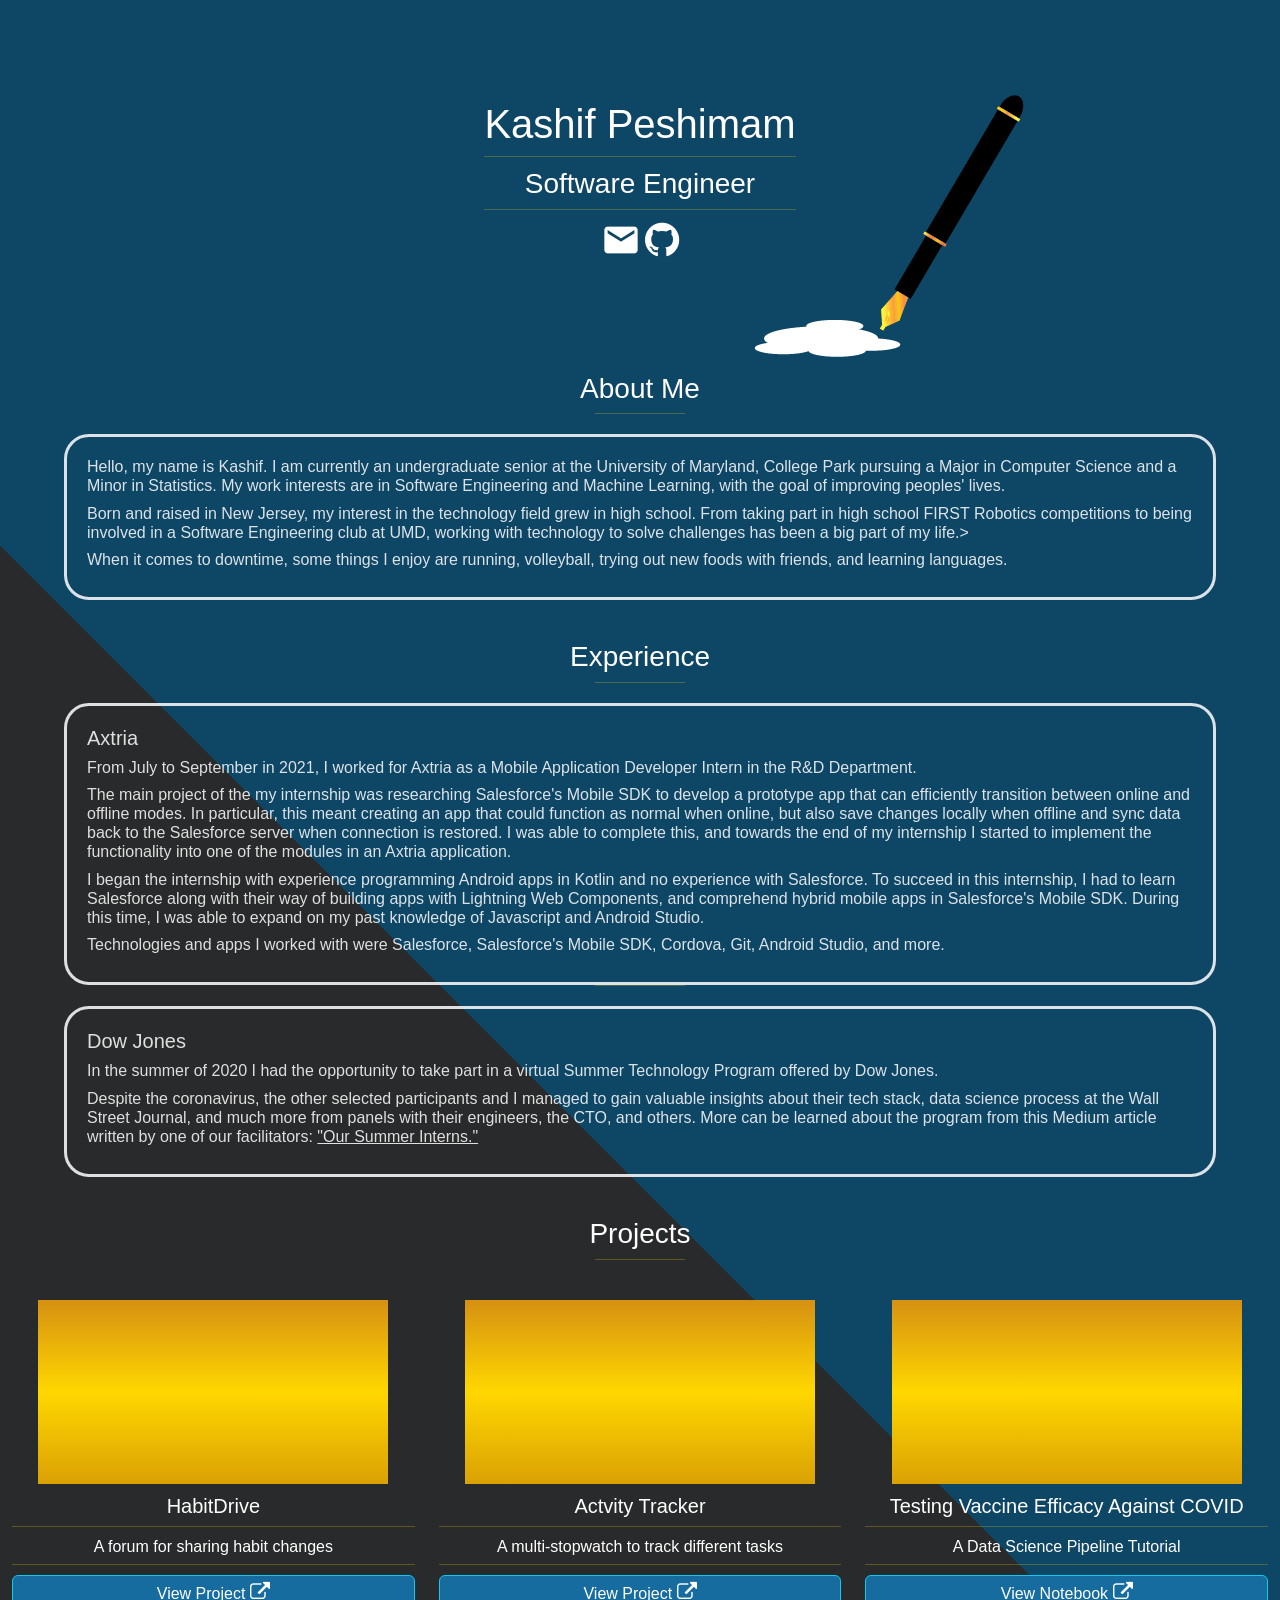
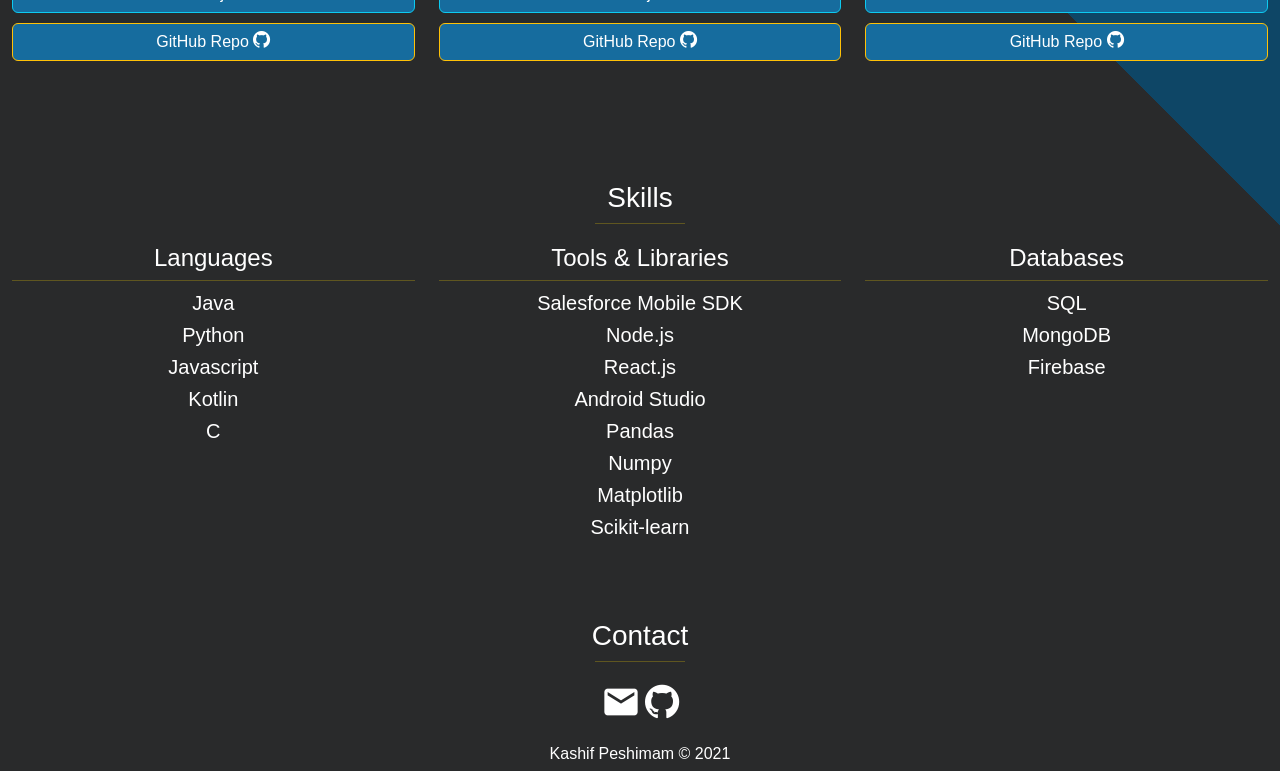
==== index.html @ 74e894f7 "Add Experience section" ====
<!doctype html>
<html lang="en">
  <head>
    <meta charset="utf-8">
    <meta name="viewport" content="width=device-width, initial-scale=1">
    <link href="https://cdn.jsdelivr.net/npm/bootstrap@5.0.1/dist/css/bootstrap.min.css" rel="stylesheet" integrity="sha384-+0n0xVW2eSR5OomGNYDnhzAbDsOXxcvSN1TPprVMTNDbiYZCxYbOOl7+AMvyTG2x" crossorigin="anonymous">
    <link href="https://fonts.googleapis.com/icon?family=Material+Icons" rel="stylesheet">
    <link rel="stylesheet" href="https://cdnjs.cloudflare.com/ajax/libs/font-awesome/4.7.0/css/font-awesome.min.css">
    <link rel="stylesheet" href="css/styles.css">
    <title>Kashif Peshimam</title>
  </head>
  <body>


    <!-- Add header with jump options -->


      <section id="welcome">
          <div class="title">
            <h1>Kashif Peshimam</h1>
            <hr>
            <h3>Software Engineer</h3>
            <hr>
            <div class="social-group">
                <a class="social" href="mailto:kashif.peshimam9@gmail.com"><i class="material-icons" style="font-size:40px">email</i></a>
                <a class="social icon-adjustment" target="_blank" href="https://github.com/kashifp"><i class="fa fa-github" style="font-size:40px"></i></a>
            </div>
            <img class="pen" src="images/portfolioink2.png" alt="pen-img">
            <!-- <img class="welcome-photo" src="images/sunrise-nj.JPG" alt="sunrise-img"> -->
            </div>
          
      </section>

      

      <section id="about" class="descr">
          <div class="about-title">
              <h3>About Me</h3>
              <hr class="title-line">
          </div>
        <div class="about-me">
              <h6>Hello, my name is Kashif. I am currently an undergraduate senior at the University of Maryland, College Park pursuing a Major in Computer Science and a Minor in Statistics. My work interests are in Software Engineering and Machine Learning, with the goal of improving peoples' lives.</h6>
              <h6>Born and raised in New Jersey, my interest in the technology field grew in high school. From taking part in high school FIRST Robotics competitions to being involved in a Software Engineering club at UMD, working with technology to solve challenges has been a big part of my life.></h6>
              <h6>When it comes to downtime, some things I enjoy are running, volleyball, trying out new foods with friends, and learning languages.</h6>
        </div>
          
      </section>

      <section id="experience" class="descr">
        <div>
          <h3>Experience</h3>
          <hr class="title-line">
          <div class="about-me">
            <h5>Axtria</h5>
            <h6>From July to September in 2021, I worked for Axtria as a Mobile Application Developer Intern in the R&D Department.</h6>
            <h6>The main project of the my internship was researching Salesforce's Mobile SDK to develop a prototype app that can efficiently transition between online and offline modes. In particular, this meant creating an app that could function as normal when online, but also save changes locally when offline and sync data back to the Salesforce server when connection is restored. I was able to complete this, and towards the end of my internship I started to implement the functionality into one of the modules in an Axtria application.</h6>
            <h6>I began the internship with experience programming Android apps in Kotlin and no experience with Salesforce. To succeed in this internship, I had to learn Salesforce along with their way of building apps with Lightning Web Components, and comprehend hybrid mobile apps in Salesforce's Mobile SDK. During this time, I was able to expand on my past knowledge of Javascript and Android Studio.</h6>
            <h6>Technologies and apps I worked with were Salesforce, Salesforce's Mobile SDK, Cordova, Git, Android Studio, and more.</h6>
          </div>
          <hr class="title-line">
          <div class="about-me">
            <h5>Dow Jones</h5>
            <h6>In the summer of 2020 I had the opportunity to take part in a virtual Summer Technology Program offered by Dow Jones.</h6>
            <h6>Despite the coronavirus, the other selected participants and I managed to gain valuable insights about their tech stack, data science process at the Wall Street Journal, and much more from panels with their engineers, the CTO, and others. More can be learned about the program from this Medium article written by one of our facilitators: <a target="_blank" class="dow-link" href="https://medium.com/dowjones/our-summer-interns-91b11d74e2aa">"Our Summer Interns."</a></h6>
          </div>
      
        </div>
      </section>

      <section id="projects" class="descr">
          <div class="container-fluid">
            <div class="row">
                <div class="proj-title">
                    <h3>Projects</h3>
                    <hr class="title-line">
                </div>
                <div class="img-responsive project col-lg-4 col-md-6">
                    
                    <video autoplay loop muted src="images/HabitDrive_Demo.mp4"></video>
                
                    <h5>HabitDrive</h5>
                    <hr>
                    <h6>A forum for sharing habit changes</h6>
                    <hr>
                    
                    <a target="_blank" href="https://habitdrive.herokuapp.com/"><button class="btn btn-info proj-link">View Project   <i class="fa fa-external-link" style="font-size:20px"></i></button></a>
                    <a target="_blank" href="https://github.com/kashifp/HabitDrive"><button class="btn btn-warning repo-link">GitHub Repo  <i class="fa fa-github" style="font-size:20px"></i></button></a>
                </div>
                <div class="img-responsive project col-lg-4 col-md-6">
                    <video autoplay loop muted src="images/Activity_Tracker_Demo.mp4"></video>
                    <h5>Actvity Tracker</h5>
                    <hr>
                    <h6>A multi-stopwatch to track different tasks</h6>
                    <hr>
                    <a target="_blank" href="https://kashifp.github.io/activity-tracker/"><button class="btn btn-info proj-link">View Project   <i class="fa fa-external-link" style="font-size:20px"></i></button></a>
                    <a target="_blank" href="https://github.com/kashifp/activity-tracker"><button class="btn btn-warning repo-link">GitHub Repo  <i class="fa fa-github" style="font-size:20px"></i></button></a>
                </div>
                <div class="img-responsive project col-lg-4 col-md-6">
                    <video autoplay loop muted src="images/Covid_Vaccine_Efficacy_Demo.mp4"></video>
                    <h5>Testing Vaccine Efficacy Against COVID</h5>
                    <hr>
                    <h6>A Data Science Pipeline Tutorial</h6>
                    <hr>
                    <!-- Fix link -->
                    <a target="_blank" href="notebooks/DSPipelineTutorial.html"><button class="btn btn-info proj-link">View Notebook   <i class="fa fa-external-link" style="font-size:20px"></i></button></a>
                    <a target="_blank" href="https://github.com/kashifp/kashifp.github.io"><button class="btn btn-warning repo-link">GitHub Repo  <i class="fa fa-github" style="font-size:20px"></i></button></a>
                </div>
            </div>
          </div>
      </section>

      

      <section id="skills" class="descr">
        <div>
            <div class="skill-title">
                <h3>Skills</h3>
                <hr class="title-line">
            </div>
            <div class="container-fluid skillset">
                <div class="row">
                    <div class="col-lg-4 col-md-6 col-sm-12">
                        <h4>Languages</h4>
                        <hr>
                        <h5>Java</h5>
                        <h5>Python</h5>
                        <h5>Javascript</h5>
                        <h5>Kotlin</h5>
                        <h5>C</h5>
                        <h5>&nbsp</h5>
                    </div>
                    <div class="col-lg-4 col-md-6 col-sm-12">
                        <h4>Tools & Libraries</h4>
                        <hr>
                        <h5>Salesforce Mobile SDK</h5>
                        <h5>Node.js</h5>
                        <h5>React.js</h5>
                        <h5>Android Studio</h5>
                        <h5>Pandas</h5>
                        <h5>Numpy</h5>
                        <h5>Matplotlib</h5>
                        <h5>Scikit-learn</h5>
                        <h5>&nbsp</h5>
                    </div>
                    <div class="col-lg-4 col-md-6 col-sm-12">
                        <h4>Databases</h4>
                        <hr>
                        <h5>SQL</h5>
                        <h5>MongoDB</h5>
                        <h5>Firebase</h5>
                        <h5>&nbsp</h5>
                    </div>
                </div>
            </div>
            
            
            

        </div>

      </section>
      
      <section id="contact" class="descr">
          <h3>Contact</h3>
          <hr class="title-line">
          <div class="social-group">
            <a class="social" href="mailto:kashif.peshimam9@gmail.com"><i class="material-icons" style="font-size:40px">email</i></a>
            <a class="social icon-adjustment" target="_blank" href="https://github.com/kashifp"><i class="fa fa-github" style="font-size:40px"></i></a>
          </div>
          <h6>Kashif Peshimam © 2021</h6>
      </section>

    
    <script src="https://cdn.jsdelivr.net/npm/bootstrap@5.0.1/dist/js/bootstrap.bundle.min.js" integrity="sha384-gtEjrD/SeCtmISkJkNUaaKMoLD0//ElJ19smozuHV6z3Iehds+3Ulb9Bn9Plx0x4" crossorigin="anonymous"></script>
  </body>
</html>
---- css/styles.css ----
/* html styles */

body {
    color: white;
    background-color: rgb(7, 57, 73);
    /* background-image: -webkit-linear-gradient(65deg, rgb(24, 158, 236) 50%, rgb(7, 57, 73) 50%); */
    /* background-image: -webkit-linear-gradient(55deg, rgb(41, 42, 43) 50%,rgb(6, 67, 102) 50%); */

    /* background-image: -webkit-linear-gradient(55deg, rgb(41, 42, 43) 50%,rgb(14, 50, 71) 50%); */
    background-image: -webkit-linear-gradient(45deg, rgb(41, 42, 43) 50%,rgb(14, 70, 102) 50%);
    /* rgb(22, 108, 158) */
    text-align: center;
    font-family:Arial, Helvetica, sans-serif;
}

video {
    width: 350px;
    background-image: linear-gradient(rgb(214, 145, 18),gold,rgb(218, 161, 4));
    /* old padding of 5px */
    padding: 9px;
    margin-bottom: 3px;
}

a {
    color: white;
    
}

h5 .project {
    margin-bottom: 0px;
}

h3 .descr {
    text-align: left;
}

h4 .skillset {
    padding-top: 100px;
}

hr {
    background-color: gold;
    border-color: rgb(255, 217, 0);
    margin-top: 0px;
    margin-bottom: 10px;
}

/* id styles */

#welcome {
    /* background-image: linear-gradient(black,rgb(10, 43, 92), rgb(10, 80, 63),rgb(19, 34, 54)); */
    /* background-image: -webkit-linear-gradient(55deg,rgb(6, 67, 102) 40%,rgb(41, 42, 43) 40%); */
    padding-bottom: 50px;
}

#about {
    /* background-image: linear-gradient(rgb(7, 57, 73),rgb(7, 57, 73), rgb(24, 158, 236)); */
    font-family:sans-serif;
}  

#projects {
    /* background-image: linear-gradient(rgb(24, 158, 236)); */
    /* width: auto; */
    padding-bottom: 70px;
}

#skills {
    font-family: Verdana, Geneva, Tahoma, sans-serif;
    /* background-image: -webkit-linear-gradient(71deg, rgb(4, 71, 80) 50%,rgb(17, 59, 83) 50%); */
}


/* class styles */

.title {
    padding-top: 100px;
    width: fit-content;
    margin: auto;
}

.pen {
    position: absolute;
    z-index: -1;
    right: 20%;
    top: 95px;

}

.welcome-photo {
    /* border-radius: 20%; */
    width: 100%;
    position: absolute;
    top: 0px;
    left: 50%;
    transform: translateX(-50%);
    z-index: -1;
    /* text-align: center; */
}

.about-me {
    position: relative;
    left: 50%;
    transform: translateX(-50%);
    width: 90%;
    text-align: left;
    padding-bottom: 20px;

    /* backing */
    /* background-color: rgb(14, 50, 71); */
    /* background-image: cross-fade(red, black); */
    /* background-color: rgb(2, 35, 54); */
    padding: 20px;
    opacity: 85%;
    border-radius: 25px;
    border-color: white;
    border: solid;
    border-width: 3px;
}

.project {
    margin-top: 20px;
}

.btn {
    width: 100%;
    margin-bottom: 10px;
    color: white;
}

.proj-title {
    /* right: 10%; */
    /* transform: translateX(-50%); */
    /* width: 90%; */
    /* text-align: left; */

}

.proj-link {
    background-color:rgb(22, 108, 158);
    color: white;
}
.proj-link:hover {
    background-color:rgb(5, 50, 77);
    color: white;
}

.repo-link {
    background-color: rgb(22, 108, 158);
}
.repo-link:hover {
    background-color: rgb(102, 190, 224);
}

.social:hover {
    color: rgb(255, 217, 0);
}

.dow-link:hover {
    color: greenyellow;
}

.descr {
    /*  */
    padding-top: 40px;
    /* padding-bottom: 300px; */
}

.about-title {
    text-align: center;
    /* margin-top: 10px; */
}

/* .skill-title {
    text-align: left;
} */

.title-line {
    /* width: 100px;
    text-align: center;
     */
    position: relative;
    left: 50%;
    transform: translateX(-50%);
    width: 90px;
    margin-bottom: 20px;
}

.icon-adjustment {
    position: relative;
    /* left: 3px; */
    bottom: 6px;
}

.social-group {
    text-align: center;
    margin-bottom: 15px;
}
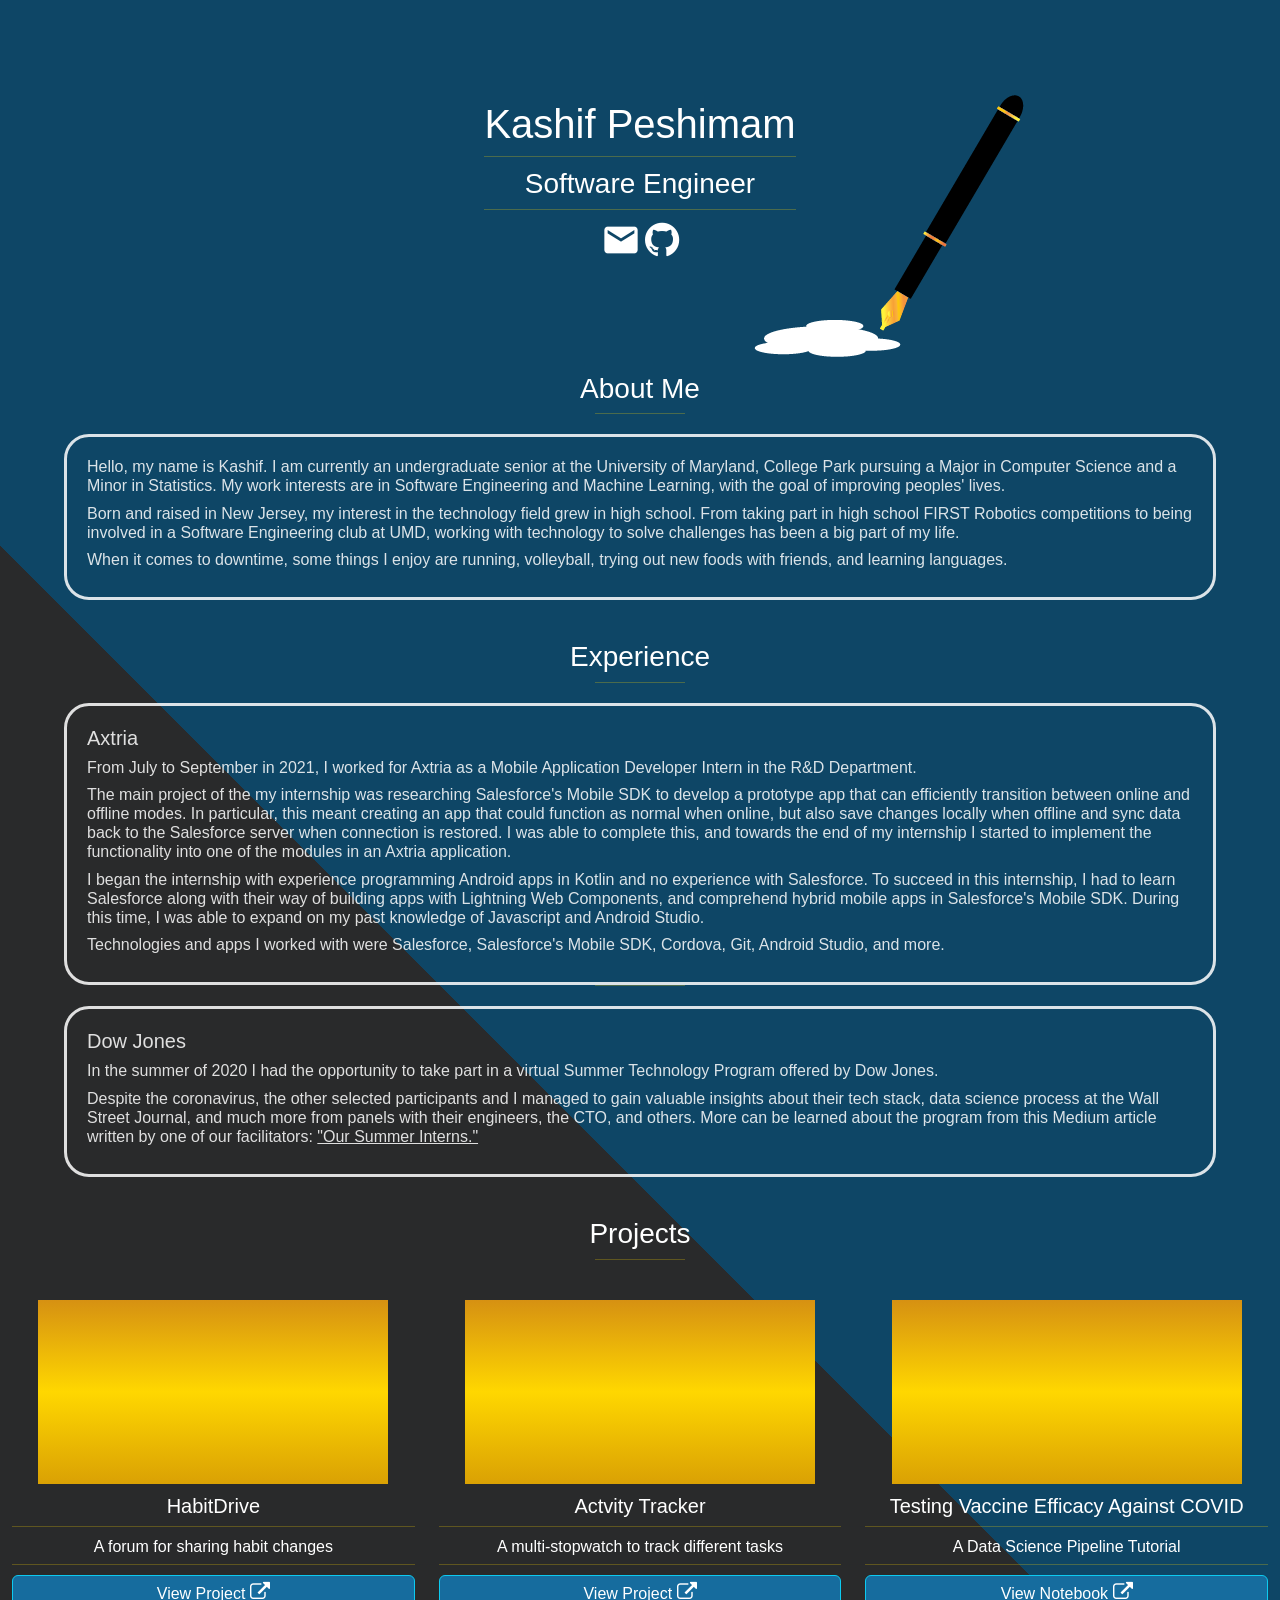
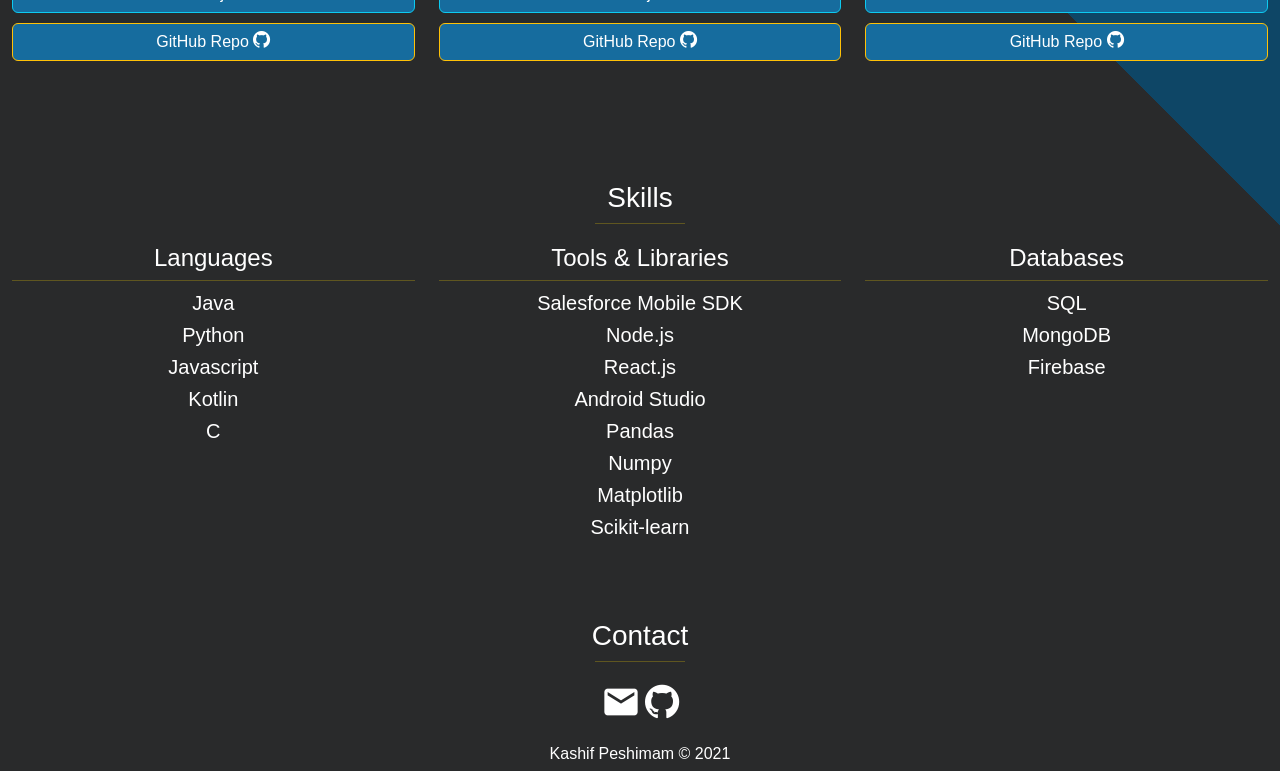
==== commit 7f5c2584: "Delete excess angle bracket" ====
--- a/index.html
+++ b/index.html
@@ -40,7 +40,7 @@
           </div>
         <div class="about-me">
               <h6>Hello, my name is Kashif. I am currently an undergraduate senior at the University of Maryland, College Park pursuing a Major in Computer Science and a Minor in Statistics. My work interests are in Software Engineering and Machine Learning, with the goal of improving peoples' lives.</h6>
-              <h6>Born and raised in New Jersey, my interest in the technology field grew in high school. From taking part in high school FIRST Robotics competitions to being involved in a Software Engineering club at UMD, working with technology to solve challenges has been a big part of my life.></h6>
+              <h6>Born and raised in New Jersey, my interest in the technology field grew in high school. From taking part in high school FIRST Robotics competitions to being involved in a Software Engineering club at UMD, working with technology to solve challenges has been a big part of my life.</h6>
               <h6>When it comes to downtime, some things I enjoy are running, volleyball, trying out new foods with friends, and learning languages.</h6>
         </div>
           
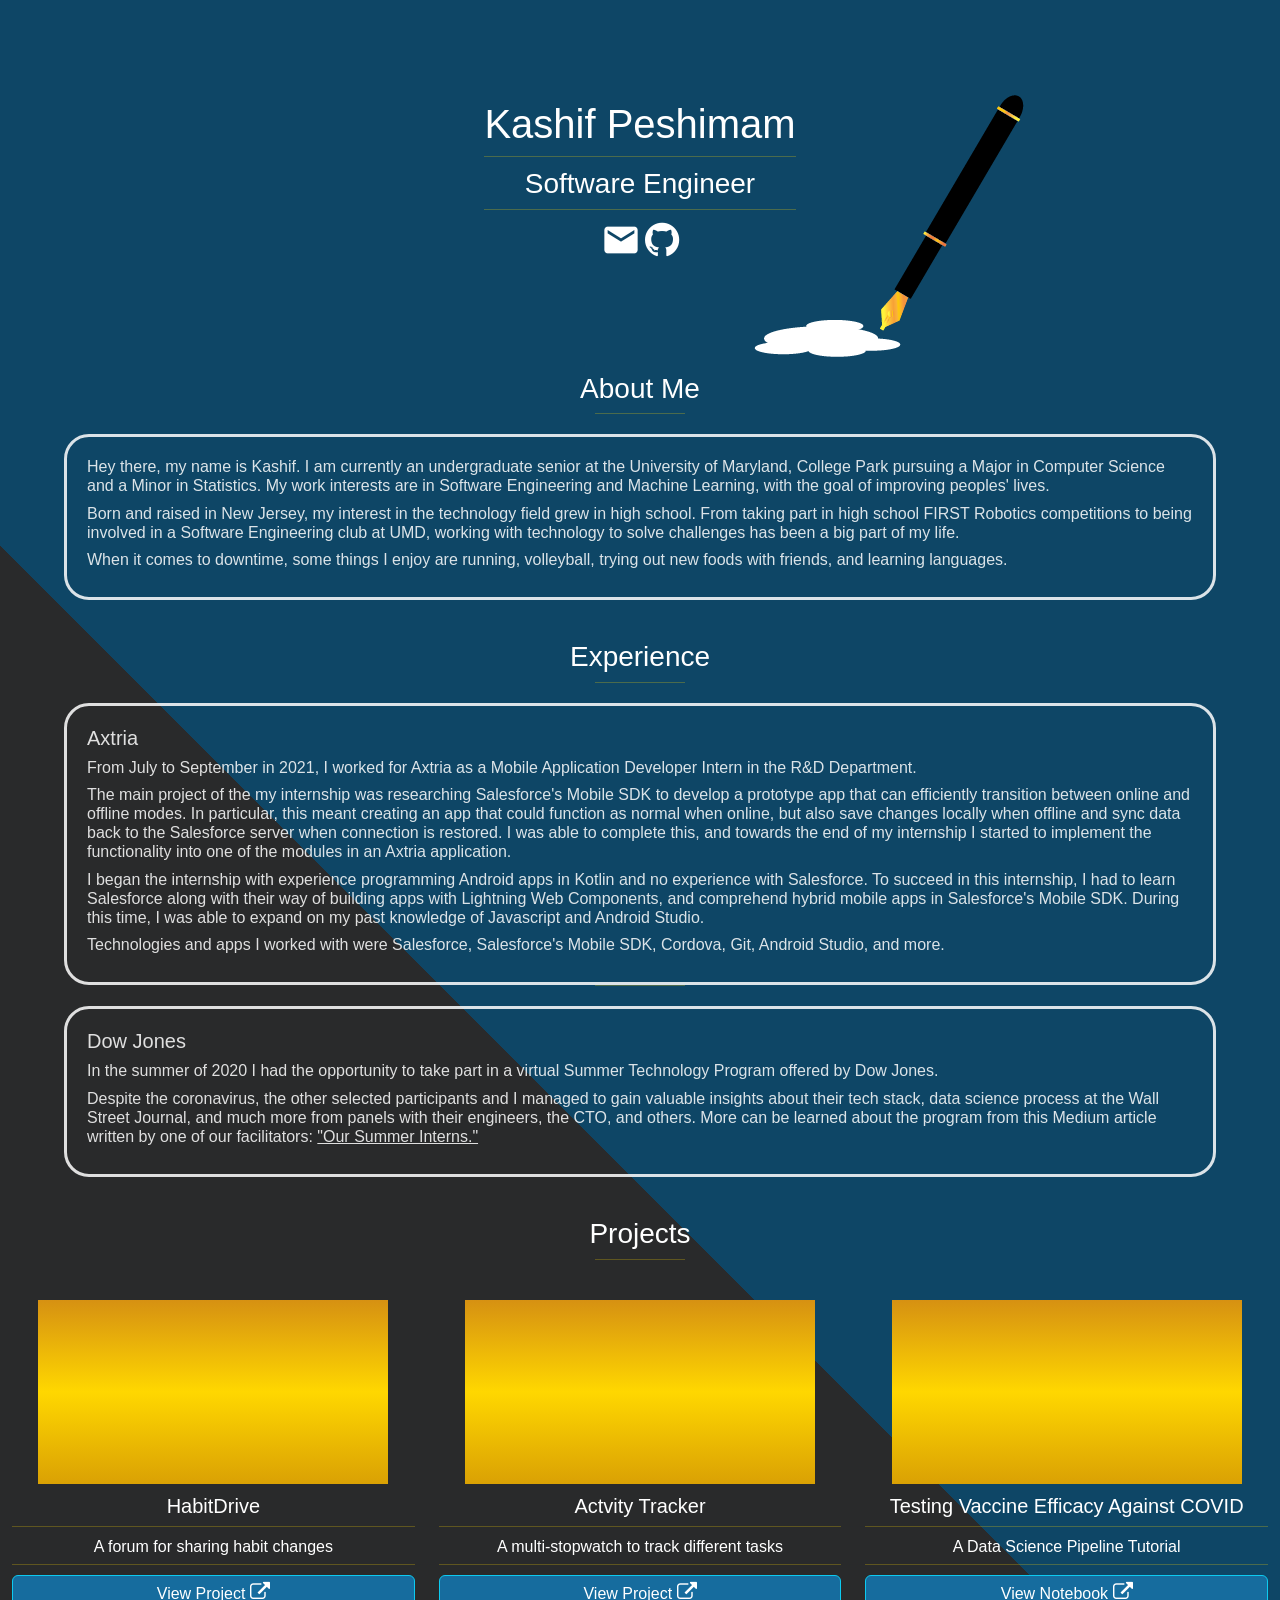
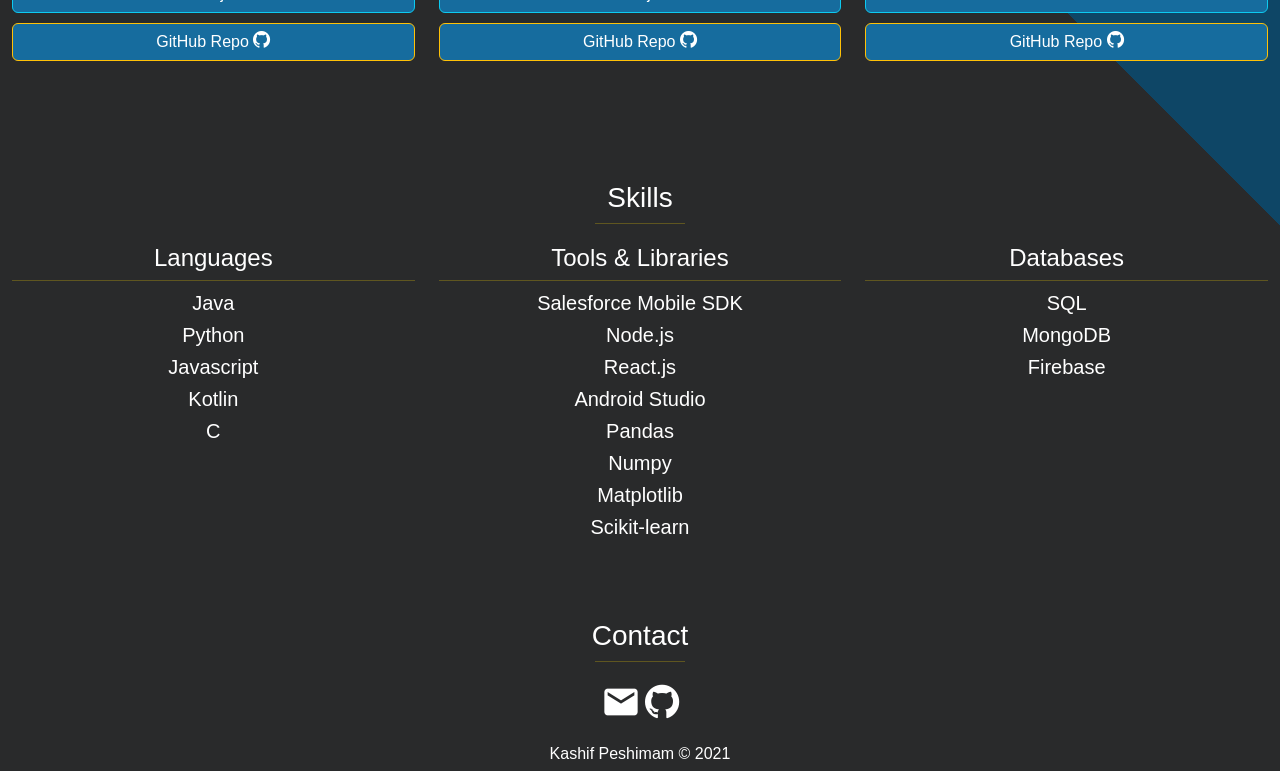
==== commit 756b6402: "Update about section" ====
--- a/index.html
+++ b/index.html
@@ -39,7 +39,7 @@
               <hr class="title-line">
           </div>
         <div class="about-me">
-              <h6>Hello, my name is Kashif. I am currently an undergraduate senior at the University of Maryland, College Park pursuing a Major in Computer Science and a Minor in Statistics. My work interests are in Software Engineering and Machine Learning, with the goal of improving peoples' lives.</h6>
+              <h6>Hey there, my name is Kashif. I am currently an undergraduate senior at the University of Maryland, College Park pursuing a Major in Computer Science and a Minor in Statistics. My work interests are in Software Engineering and Machine Learning, with the goal of improving peoples' lives.</h6>
               <h6>Born and raised in New Jersey, my interest in the technology field grew in high school. From taking part in high school FIRST Robotics competitions to being involved in a Software Engineering club at UMD, working with technology to solve challenges has been a big part of my life.</h6>
               <h6>When it comes to downtime, some things I enjoy are running, volleyball, trying out new foods with friends, and learning languages.</h6>
         </div>
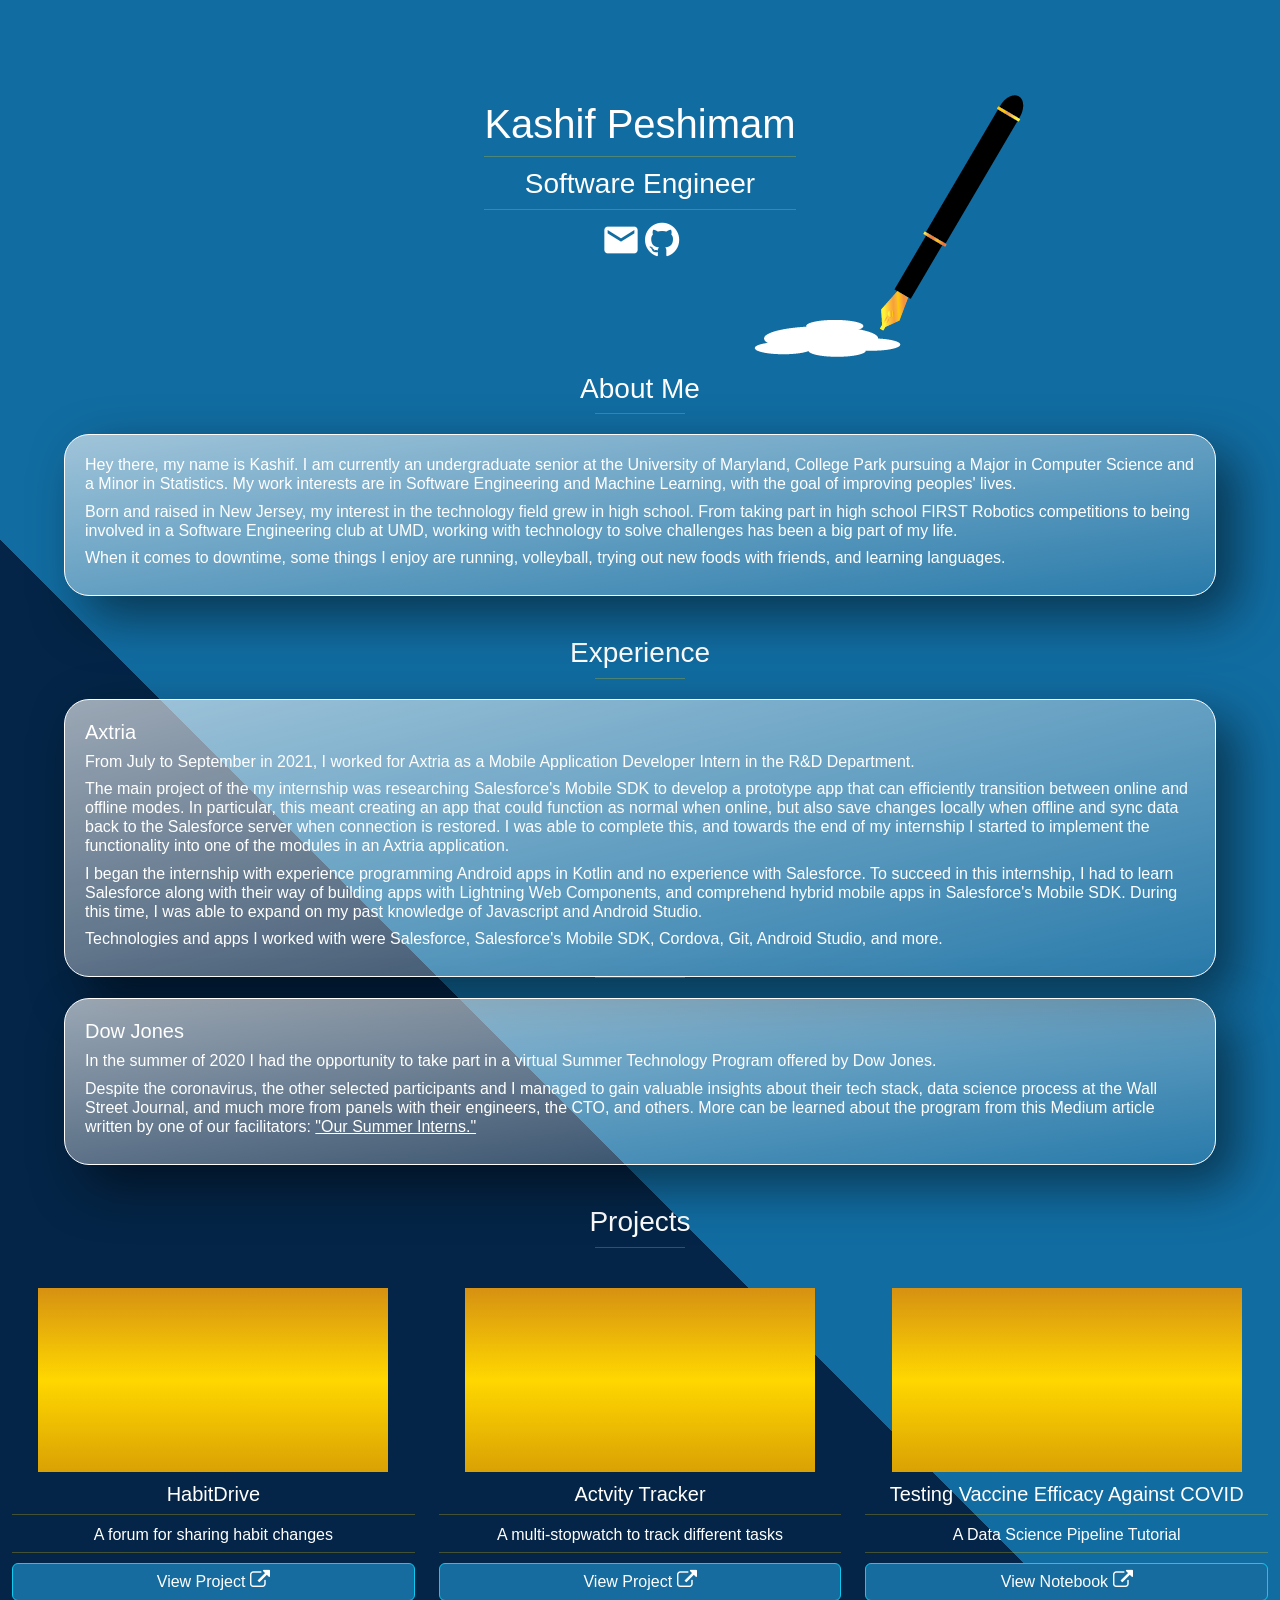
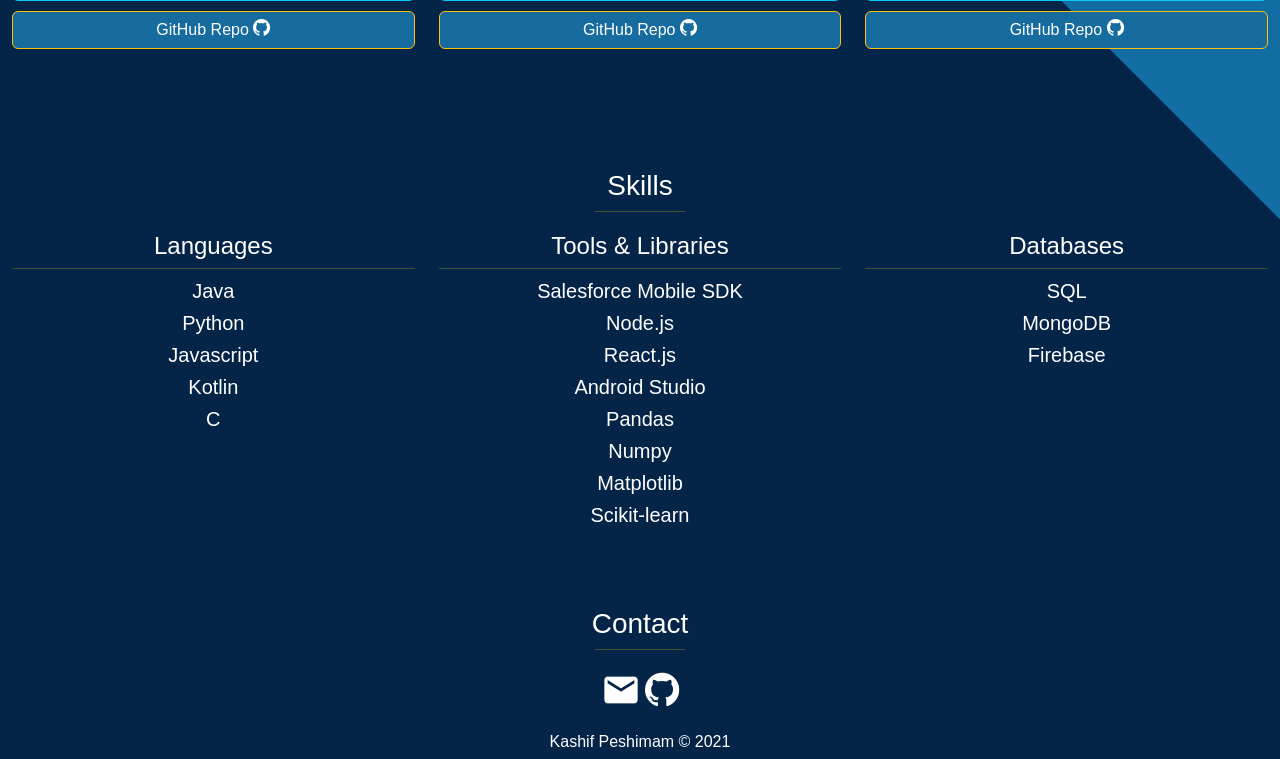
==== commit 817ed2d3: "update glitch bypass, deleted space" ====
--- a/index.html
+++ b/index.html
@@ -153,9 +153,7 @@
                 </div>
             </div>
             
-            
-            
-
+           
         </div>
 
       </section>
--- a/css/styles.css
+++ b/css/styles.css
@@ -6,8 +6,9 @@
     /* background-image: -webkit-linear-gradient(65deg, rgb(24, 158, 236) 50%, rgb(7, 57, 73) 50%); */
     /* background-image: -webkit-linear-gradient(55deg, rgb(41, 42, 43) 50%,rgb(6, 67, 102) 50%); */
 
-    /* background-image: -webkit-linear-gradient(55deg, rgb(41, 42, 43) 50%,rgb(14, 50, 71) 50%); */
-    background-image: -webkit-linear-gradient(45deg, rgb(41, 42, 43) 50%,rgb(14, 70, 102) 50%);
+    /* prior */
+    /* background-image: -webkit-linear-gradient(45deg, rgb(4, 37, 71) 50%,rgb(14, 70, 102) 50%); */
+    background-image: -webkit-linear-gradient(45deg, rgb(4, 37, 71) 50%,rgb(17, 108, 161) 50%);
     /* rgb(22, 108, 158) */
     text-align: center;
     font-family:Arial, Helvetica, sans-serif;
@@ -104,17 +105,12 @@
     width: 90%;
     text-align: left;
     padding-bottom: 20px;
-
-    /* backing */
-    /* background-color: rgb(14, 50, 71); */
-    /* background-image: cross-fade(red, black); */
-    /* background-color: rgb(2, 35, 54); */
     padding: 20px;
-    opacity: 85%;
     border-radius: 25px;
-    border-color: white;
-    border: solid;
-    border-width: 3px;
+    border: solid white 1px;
+    background: white;
+    background: linear-gradient(to right bottom, rgba(255,255, 255, 0.6), rgba(255,255, 255, 0.1));
+    box-shadow: 20px 20px 50px rgba(0,0,0, 0.5);
 }
 
 .project {
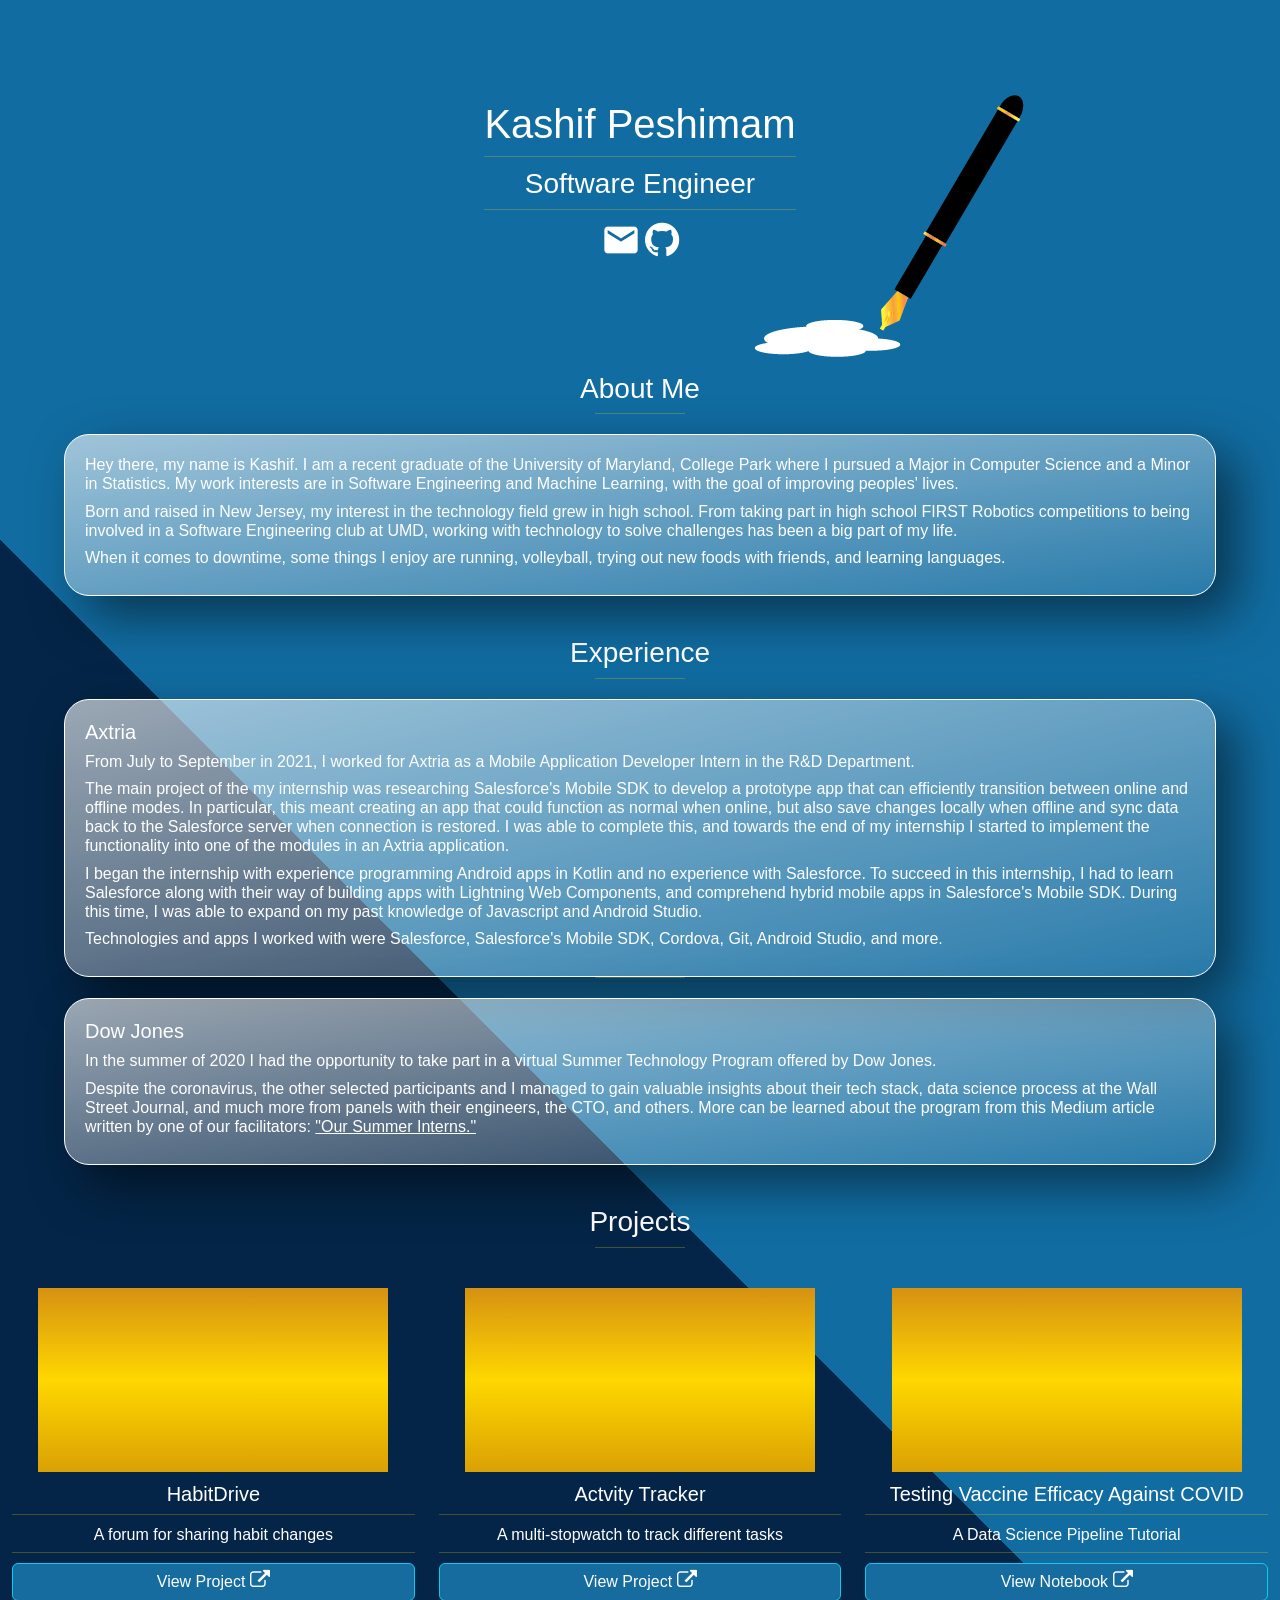
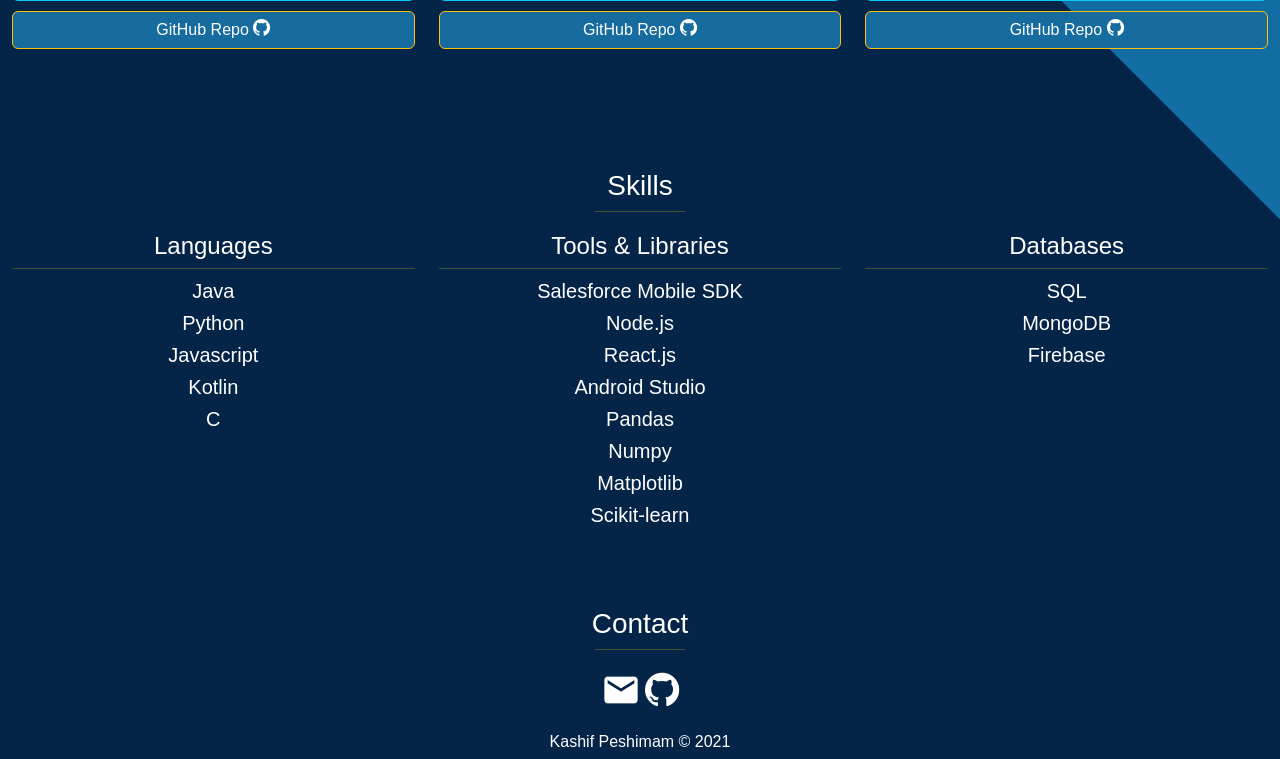
==== commit d5ebd944: "Update index.html" ====
--- a/index.html
+++ b/index.html
@@ -39,7 +39,7 @@
               <hr class="title-line">
           </div>
         <div class="about-me">
-              <h6>Hey there, my name is Kashif. I am currently an undergraduate senior at the University of Maryland, College Park pursuing a Major in Computer Science and a Minor in Statistics. My work interests are in Software Engineering and Machine Learning, with the goal of improving peoples' lives.</h6>
+              <h6>Hey there, my name is Kashif. I am a recent graduate of the University of Maryland, College Park where I pursued a Major in Computer Science and a Minor in Statistics. My work interests are in Software Engineering and Machine Learning, with the goal of improving peoples' lives.</h6>
               <h6>Born and raised in New Jersey, my interest in the technology field grew in high school. From taking part in high school FIRST Robotics competitions to being involved in a Software Engineering club at UMD, working with technology to solve challenges has been a big part of my life.</h6>
               <h6>When it comes to downtime, some things I enjoy are running, volleyball, trying out new foods with friends, and learning languages.</h6>
         </div>
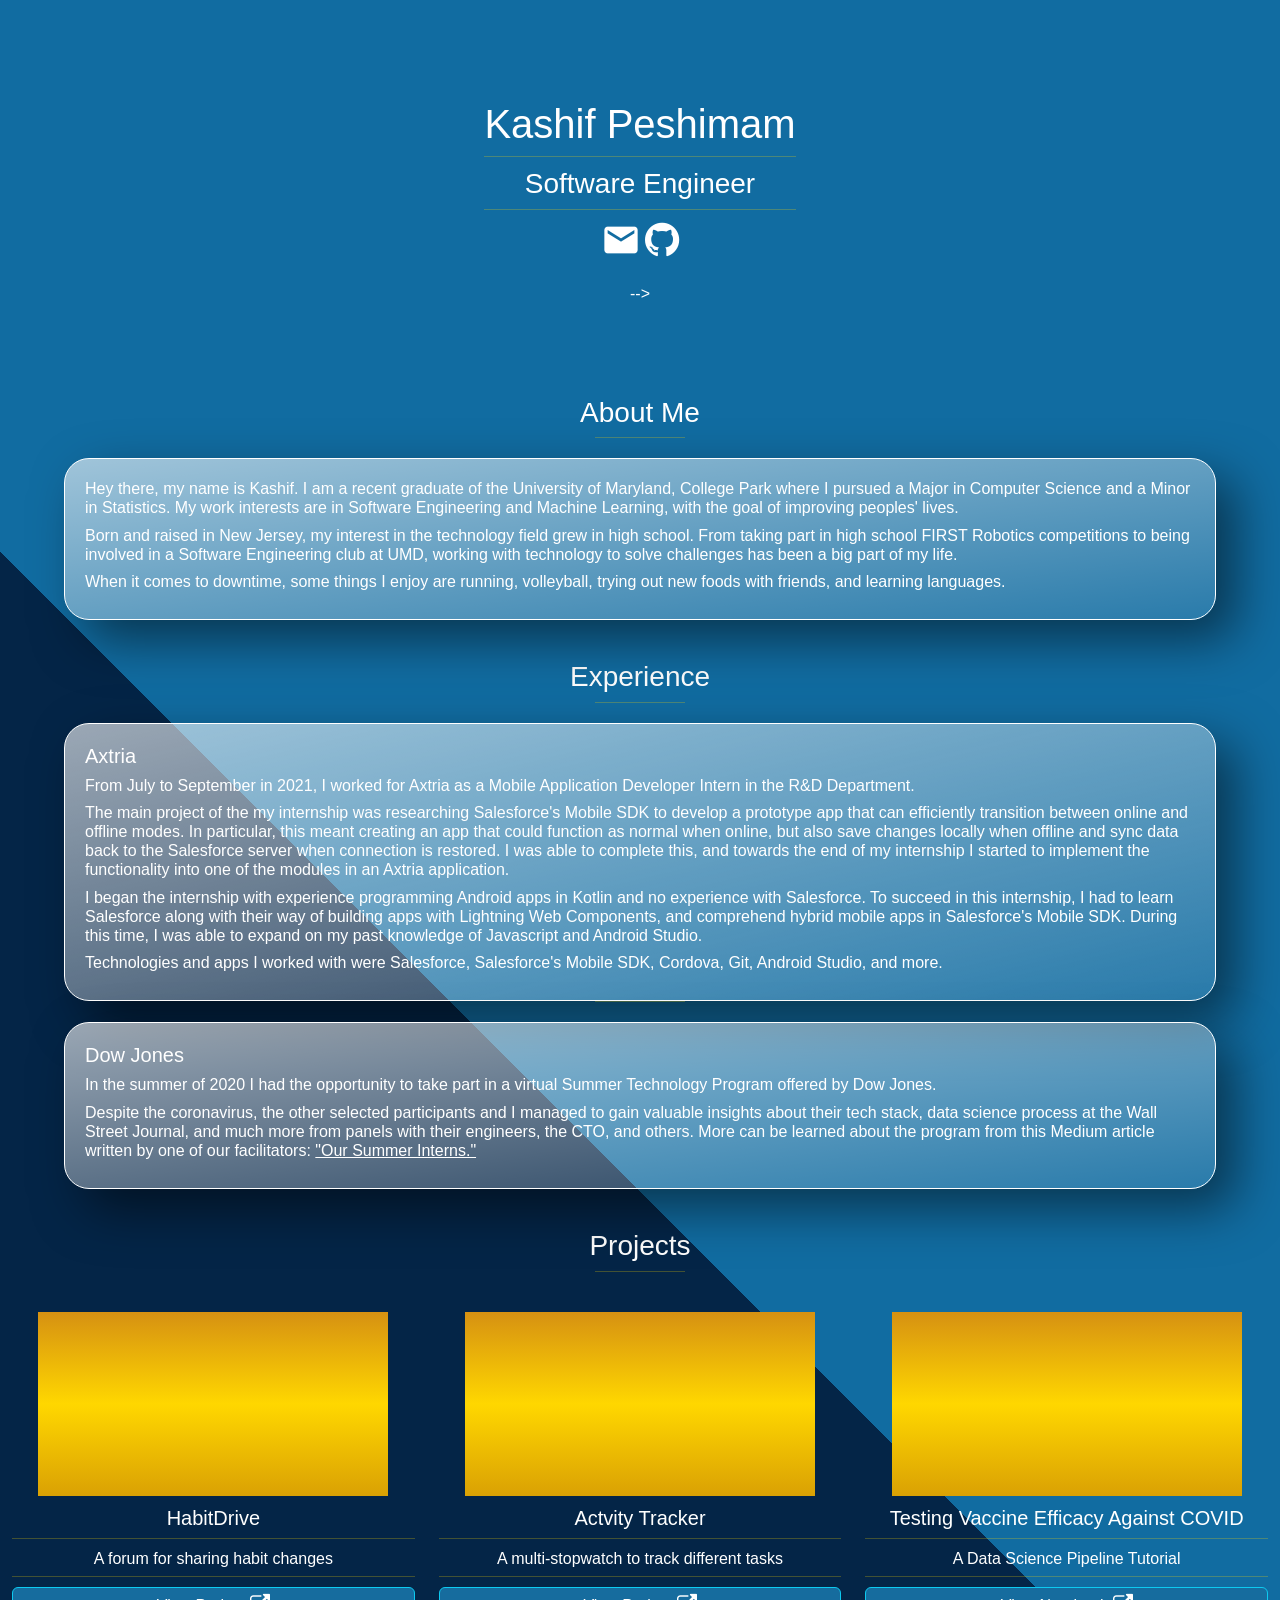
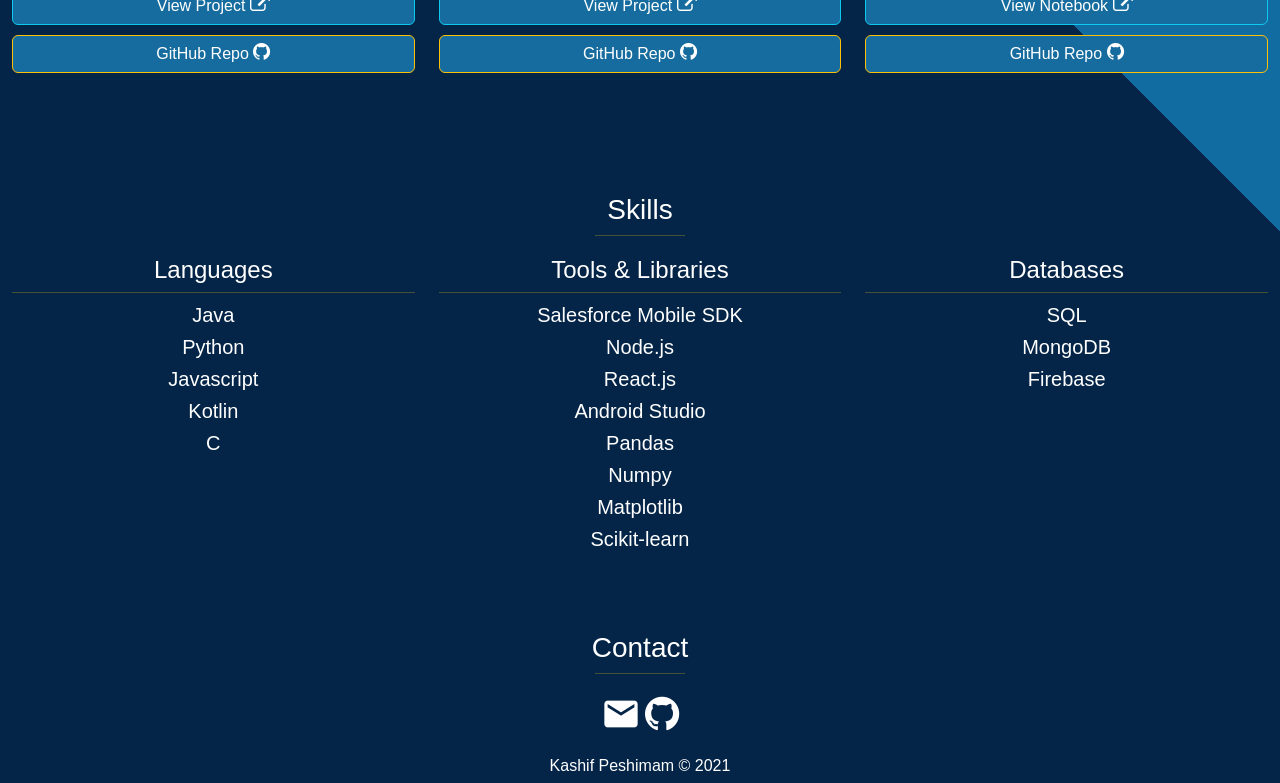
==== commit b91f8e1c: "Update index.html" ====
--- a/index.html
+++ b/index.html
@@ -25,7 +25,7 @@
                 <a class="social" href="mailto:kashif.peshimam9@gmail.com"><i class="material-icons" style="font-size:40px">email</i></a>
                 <a class="social icon-adjustment" target="_blank" href="https://github.com/kashifp"><i class="fa fa-github" style="font-size:40px"></i></a>
             </div>
-            <img class="pen" src="images/portfolioink2.png" alt="pen-img">
+            <?!-- <img class="pen" src="images/portfolioink2.png" alt="pen-img"> -->
             <!-- <img class="welcome-photo" src="images/sunrise-nj.JPG" alt="sunrise-img"> -->
             </div>
           
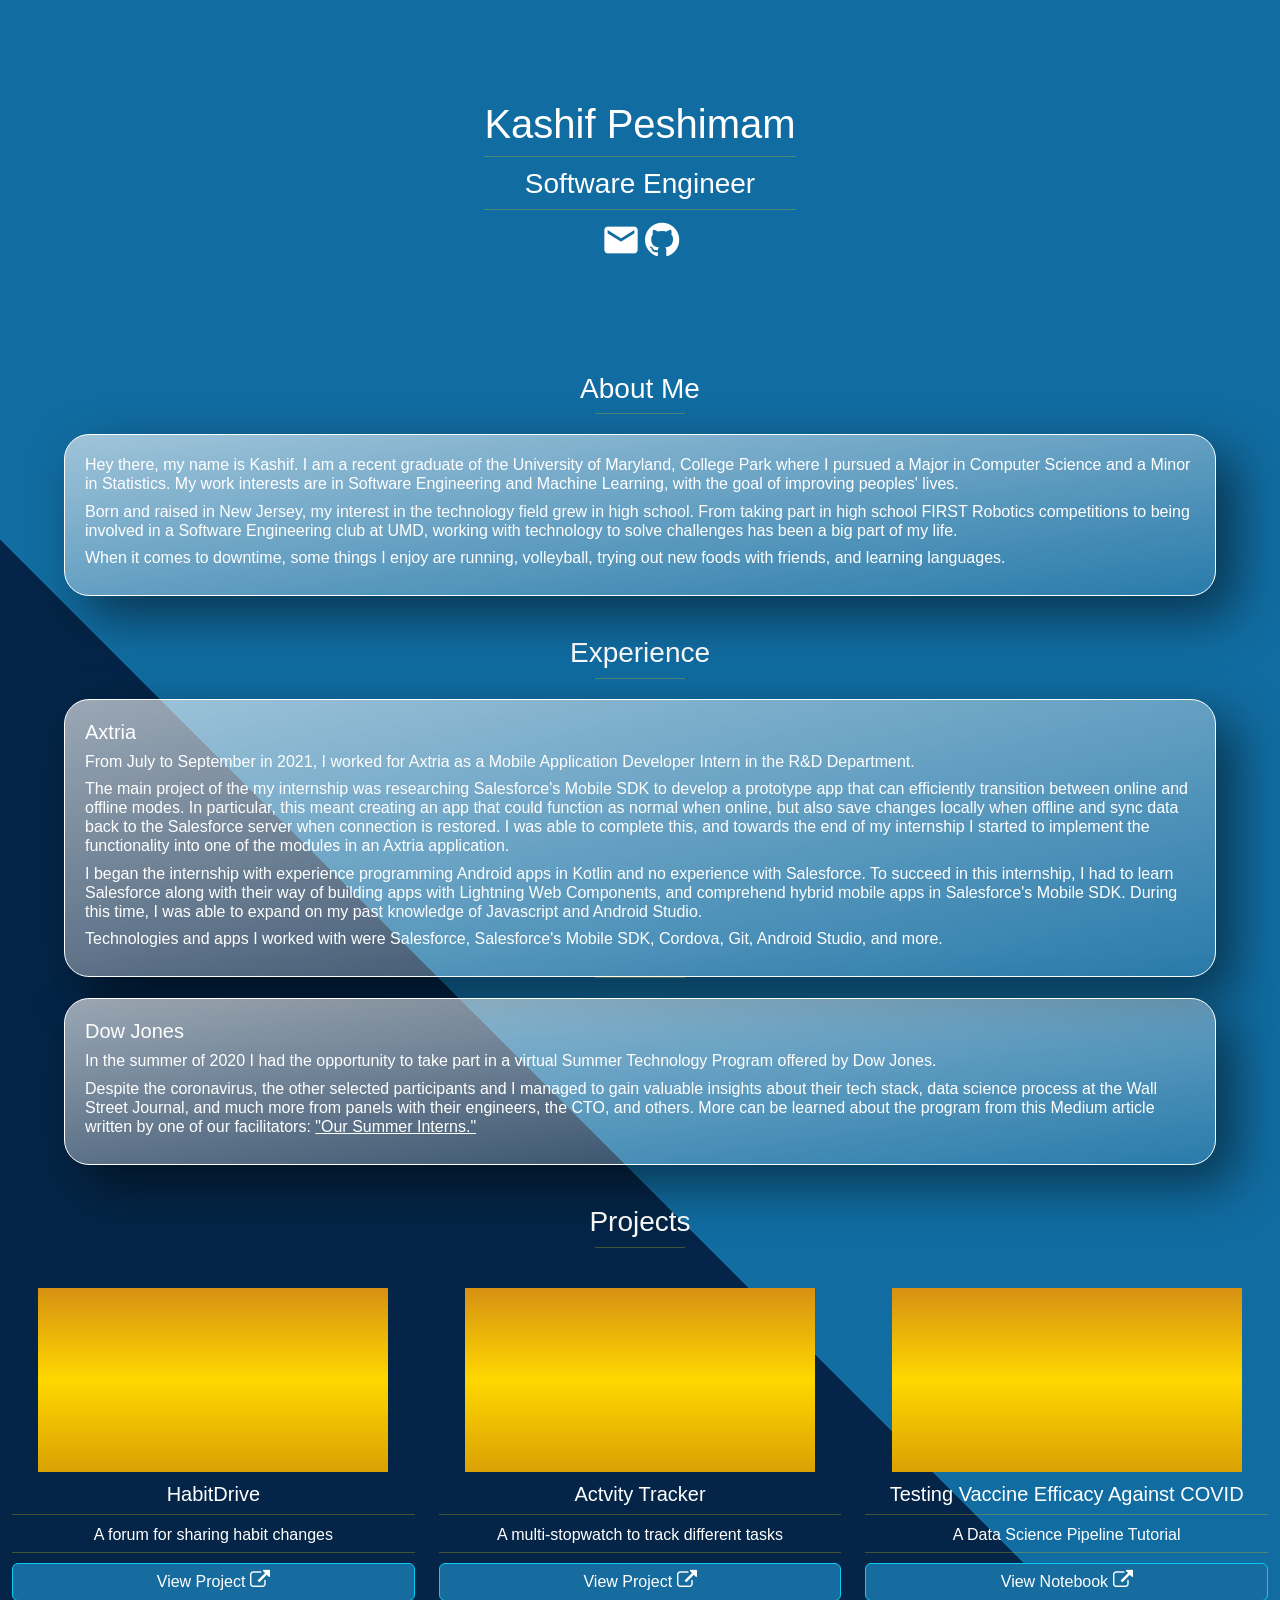
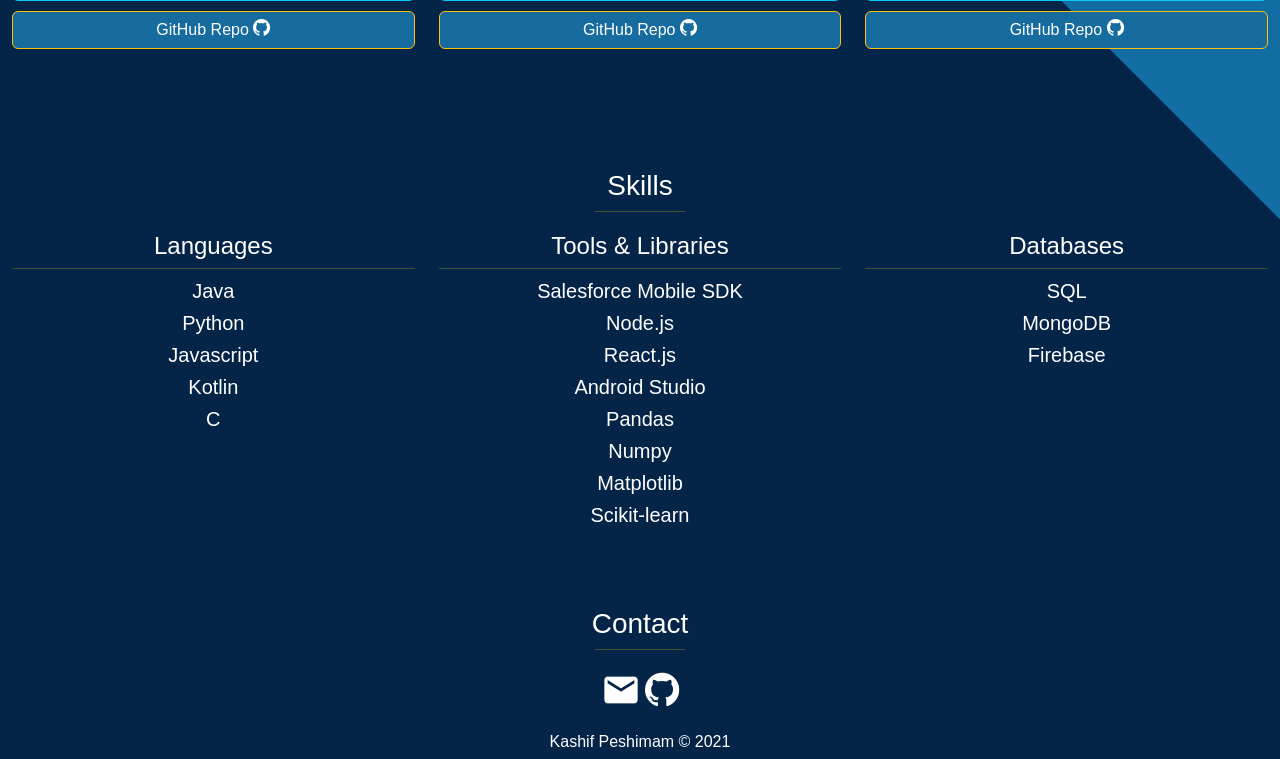
==== commit 2a7f954b: "Update index.html" ====
--- a/index.html
+++ b/index.html
@@ -25,7 +25,7 @@
                 <a class="social" href="mailto:kashif.peshimam9@gmail.com"><i class="material-icons" style="font-size:40px">email</i></a>
                 <a class="social icon-adjustment" target="_blank" href="https://github.com/kashifp"><i class="fa fa-github" style="font-size:40px"></i></a>
             </div>
-            <?!-- <img class="pen" src="images/portfolioink2.png" alt="pen-img"> -->
+            <!-- <img class="pen" src="images/portfolioink2.png" alt="pen-img"> -->
             <!-- <img class="welcome-photo" src="images/sunrise-nj.JPG" alt="sunrise-img"> -->
             </div>
           
